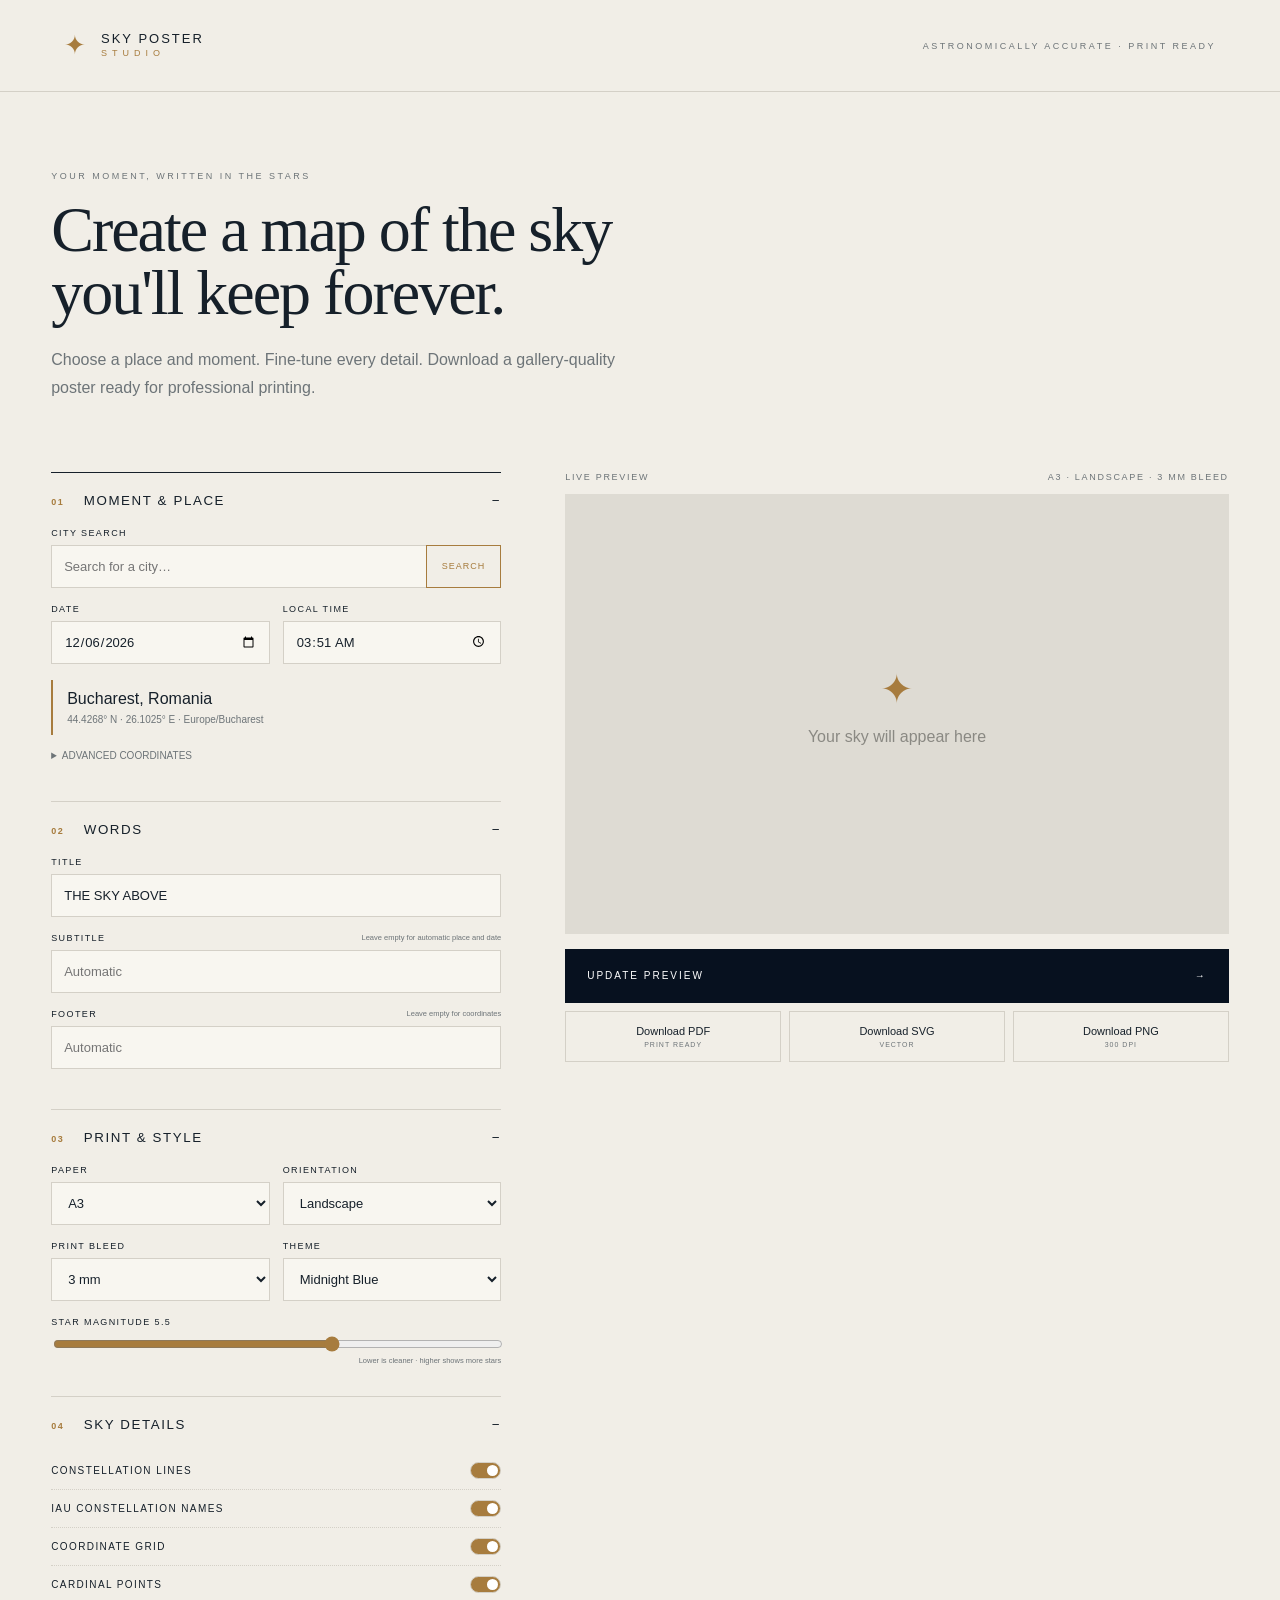
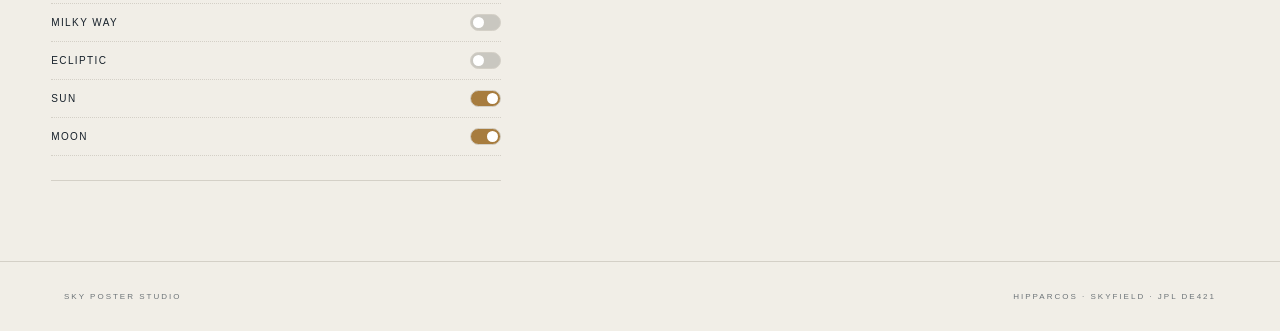
==== static/index.html @ 3e4be9fe "Initial Sky Poster Studio application" ====
<!doctype html>
<html lang="en">
<head>
  <meta charset="utf-8">
  <meta name="viewport" content="width=device-width,initial-scale=1">
  <meta name="description" content="Create an exact, print-ready map of the sky for your moment and place.">
  <title>Sky Poster Studio</title>
  <link rel="stylesheet" href="/static/styles.css">
</head>
<body>
  <header class="masthead">
    <a class="brand" href="/"><span class="brand-mark">✦</span><span>Sky Poster<br><small>Studio</small></span></a>
    <div class="header-note">ASTRONOMICALLY ACCURATE · PRINT READY</div>
  </header>
  <main>
    <section class="intro">
      <p class="eyebrow">YOUR MOMENT, WRITTEN IN THE STARS</p>
      <h1>Create a map of the sky<br>you'll keep forever.</h1>
      <p>Choose a place and moment. Fine-tune every detail. Download a gallery-quality poster ready for professional printing.</p>
    </section>

    <div class="studio">
      <form id="poster-form" class="controls">
        <section class="panel open">
          <button type="button" class="panel-title"><span><b>01</b> Moment & place</span><i>−</i></button>
          <div class="panel-body">
            <label>City search<div class="search-wrap"><input id="city" autocomplete="off" placeholder="Search for a city…"><button type="button" id="search-city">Search</button></div></label>
            <div id="results" class="results"></div>
            <div class="grid-two"><label>Date<input type="date" id="date" required></label><label>Local time<input type="time" id="time" required></label></div>
            <div class="location-card"><span id="location-name">Bucharest, Romania</span><small id="location-detail">44.4268° N · 26.1025° E · Europe/Bucharest</small></div>
            <details><summary>Advanced coordinates</summary><div class="grid-two"><label>Latitude<input type="number" id="latitude" step="0.0001" value="44.4268"></label><label>Longitude<input type="number" id="longitude" step="0.0001" value="26.1025"></label></div><label>Timezone<input id="timezone" value="Europe/Bucharest"></label></details>
          </div>
        </section>

        <section class="panel open">
          <button type="button" class="panel-title"><span><b>02</b> Words</span><i>−</i></button>
          <div class="panel-body">
            <label>Title<input id="title" maxlength="100" value="THE SKY ABOVE"></label>
            <label>Subtitle <small>Leave empty for automatic place and date</small><input id="subtitle" maxlength="160" placeholder="Automatic"></label>
            <label>Footer <small>Leave empty for coordinates</small><input id="footer" maxlength="160" placeholder="Automatic"></label>
          </div>
        </section>

        <section class="panel open">
          <button type="button" class="panel-title"><span><b>03</b> Print & style</span><i>−</i></button>
          <div class="panel-body">
            <div class="grid-two"><label>Paper<select id="paper"><option>A3</option><option>A4</option></select></label><label>Orientation<select id="orientation"><option value="landscape">Landscape</option><option value="portrait">Portrait</option></select></label></div>
            <div class="grid-two"><label>Print bleed<select id="bleed"><option value="3">3 mm</option><option value="5">5 mm</option><option value="0">None</option></select></label><label>Theme<select id="theme"><option value="midnight">Midnight Blue</option><option value="black">Deep Black</option><option value="ivory">Ivory</option><option value="emerald">Emerald Night</option></select></label></div>
            <label>Star magnitude <output id="magnitude-value">5.5</output><input type="range" id="magnitude" min="3" max="7" step="0.1" value="5.5"><small>Lower is cleaner · higher shows more stars</small></label>
          </div>
        </section>

        <section class="panel open">
          <button type="button" class="panel-title"><span><b>04</b> Sky details</span><i>−</i></button>
          <div class="panel-body toggles">
            <label><span>Constellation lines</span><input type="checkbox" id="constellations" checked></label>
            <label><span>IAU constellation names</span><input type="checkbox" id="constellation-names" checked></label>
            <label><span>Coordinate grid</span><input type="checkbox" id="coordinate-grid" checked></label>
            <label><span>Cardinal points</span><input type="checkbox" id="cardinal-points" checked></label>
            <label><span>Milky Way</span><input type="checkbox" id="milky-way"></label>
            <label><span>Ecliptic</span><input type="checkbox" id="ecliptic"></label>
            <label><span>Sun</span><input type="checkbox" id="sun" checked></label>
            <label><span>Moon</span><input type="checkbox" id="moon" checked></label>
          </div>
        </section>
      </form>

      <section class="preview-area">
        <div class="preview-toolbar"><span>LIVE PREVIEW</span><span id="paper-label">A3 · LANDSCAPE · 3 MM BLEED</span></div>
        <div id="preview-frame" class="preview-frame"><img id="preview" alt="Your star poster preview"><div id="empty-preview"><span>✦</span><p>Your sky will appear here</p></div><div id="loader"><span></span><p>Calculating the sky…</p></div></div>
        <button id="update-preview" class="primary" type="button">Update preview <span>→</span></button>
        <div class="downloads">
          <button data-format="pdf">Download PDF <small>PRINT READY</small></button>
          <button data-format="svg">Download SVG <small>VECTOR</small></button>
          <button data-format="png">Download PNG <small>300 DPI</small></button>
        </div>
        <p id="status" role="status"></p>
      </section>
    </div>
  </main>
  <footer><span>SKY POSTER STUDIO</span><span>HIPPARCOS · SKYFIELD · JPL DE421</span></footer>
  <script src="/static/app.js"></script>
</body>
</html>
---- static/styles.css ----
:root{--paper:#f1eee7;--ink:#16202a;--muted:#6d7478;--line:#d4d0c7;--gold:#a77c3e;--navy:#07111f}*{box-sizing:border-box}body{margin:0;background:var(--paper);color:var(--ink);font-family:Arial,sans-serif}.masthead{height:92px;border-bottom:1px solid var(--line);display:flex;align-items:center;justify-content:space-between;padding:0 max(5vw,32px)}.brand{display:flex;align-items:center;gap:13px;color:inherit;text-decoration:none;text-transform:uppercase;font-size:13px;line-height:1.05;letter-spacing:2px}.brand small{font-size:9px;letter-spacing:5px;color:var(--gold)}.brand-mark{font-size:26px;color:var(--gold)}.header-note,.eyebrow{font-size:9px;letter-spacing:2.5px;color:var(--muted)}main{max-width:1500px;margin:auto;padding:0 max(4vw,24px) 80px}.intro{padding:70px 0 55px;max-width:720px}.intro h1{font-family:Georgia,serif;font-weight:400;font-size:clamp(40px,5vw,72px);line-height:.98;margin:18px 0 22px;letter-spacing:-2px}.intro>p:last-child{color:var(--muted);line-height:1.7;max-width:610px}.studio{display:grid;grid-template-columns:minmax(330px,450px) 1fr;gap:5vw;align-items:start}.controls{border-top:1px solid var(--ink)}.panel{border-bottom:1px solid var(--line)}.panel-title{border:0;background:none;width:100%;padding:20px 0;display:flex;justify-content:space-between;cursor:pointer;text-transform:uppercase;letter-spacing:1.6px;color:var(--ink)}.panel-title b{color:var(--gold);font-size:9px;margin-right:14px}.panel-title i{font-style:normal}.panel-body{display:none;padding:0 0 24px}.panel.open .panel-body{display:block}.panel-body>label,.grid-two label,details label{display:block;text-transform:uppercase;font-size:9px;letter-spacing:1.4px;margin:0 0 16px}.panel-body label small{float:right;text-transform:none;letter-spacing:0;color:var(--muted)}input,select{width:100%;height:43px;border:1px solid var(--line);background:#f8f6f0;color:var(--ink);padding:0 12px;margin-top:7px;border-radius:0;font:13px Arial}.grid-two{display:grid;grid-template-columns:1fr 1fr;gap:13px}.search-wrap{display:flex}.search-wrap input{border-right:0}.search-wrap button{margin-top:7px;border:1px solid var(--gold);background:transparent;color:var(--gold);padding:0 15px;text-transform:uppercase;font-size:9px;letter-spacing:1px}.results{background:#fff;position:absolute;z-index:10;max-width:450px;box-shadow:0 10px 25px #0002}.results button{width:100%;text-align:left;border:0;border-bottom:1px solid var(--line);background:white;padding:12px;cursor:pointer}.location-card{border-left:2px solid var(--gold);padding:10px 14px;margin-bottom:15px}.location-card span,.location-card small{display:block}.location-card small{color:var(--muted);margin-top:6px;font-size:10px}details{margin-top:12px}summary{font-size:10px;text-transform:uppercase;color:var(--muted);cursor:pointer;margin-bottom:16px}.toggles label{display:flex;align-items:center;justify-content:space-between;margin:0;padding:10px 0;border-bottom:1px dotted var(--line);font-size:10px}.toggles input{appearance:none;width:31px;height:17px;margin:0;border-radius:20px;background:#c9c7c0;padding:2px}.toggles input:checked{background:var(--gold)}.toggles input:after{content:"";display:block;width:11px;height:11px;background:white;border-radius:50%;transition:.2s}.toggles input:checked:after{transform:translateX(14px)}input[type=range]{padding:0;accent-color:var(--gold);height:20px}.preview-area{position:sticky;top:20px}.preview-toolbar{display:flex;justify-content:space-between;font-size:9px;letter-spacing:1.7px;color:var(--muted);padding-bottom:12px}.preview-frame{background:#dedbd3;min-height:440px;display:flex;align-items:center;justify-content:center;padding:3.5%;position:relative}.preview-frame img{max-width:100%;max-height:68vh;box-shadow:0 18px 45px #14181d35;display:none}.preview-frame.portrait img{max-width:65%}#empty-preview{text-align:center;color:#8a8983}#empty-preview span{font-size:40px;color:var(--gold)}#loader{display:none;position:absolute;text-align:center;color:var(--muted)}#loader span{display:block;width:28px;height:28px;border:1px solid var(--line);border-top-color:var(--gold);border-radius:50%;animation:spin 1s linear infinite;margin:auto}@keyframes spin{to{transform:rotate(360deg)}}.primary{width:100%;height:54px;border:0;background:var(--navy);color:white;text-transform:uppercase;letter-spacing:2px;font-size:10px;margin-top:15px;display:flex;justify-content:space-between;align-items:center;padding:0 22px;cursor:pointer}.downloads{display:grid;grid-template-columns:repeat(3,1fr);gap:8px;margin-top:8px}.downloads button{background:transparent;border:1px solid var(--line);padding:13px 6px;color:var(--ink);cursor:pointer;font-size:11px}.downloads small{display:block;color:var(--muted);font-size:7px;letter-spacing:1px;margin-top:4px}#status{min-height:18px;font-size:11px;color:var(--muted);text-align:center}footer{border-top:1px solid var(--line);padding:30px max(5vw,32px);display:flex;justify-content:space-between;font-size:8px;letter-spacing:2px;color:var(--muted)}@media(max-width:900px){.header-note{display:none}.intro{padding:45px 0}.studio{grid-template-columns:1fr}.preview-area{position:static;grid-row:1}.preview-frame{min-height:300px}.controls{grid-row:2}}@media(max-width:520px){.grid-two{grid-template-columns:1fr}.downloads{grid-template-columns:1fr}.intro h1{font-size:40px}.preview-frame{padding:15px}footer{display:block;line-height:2}}
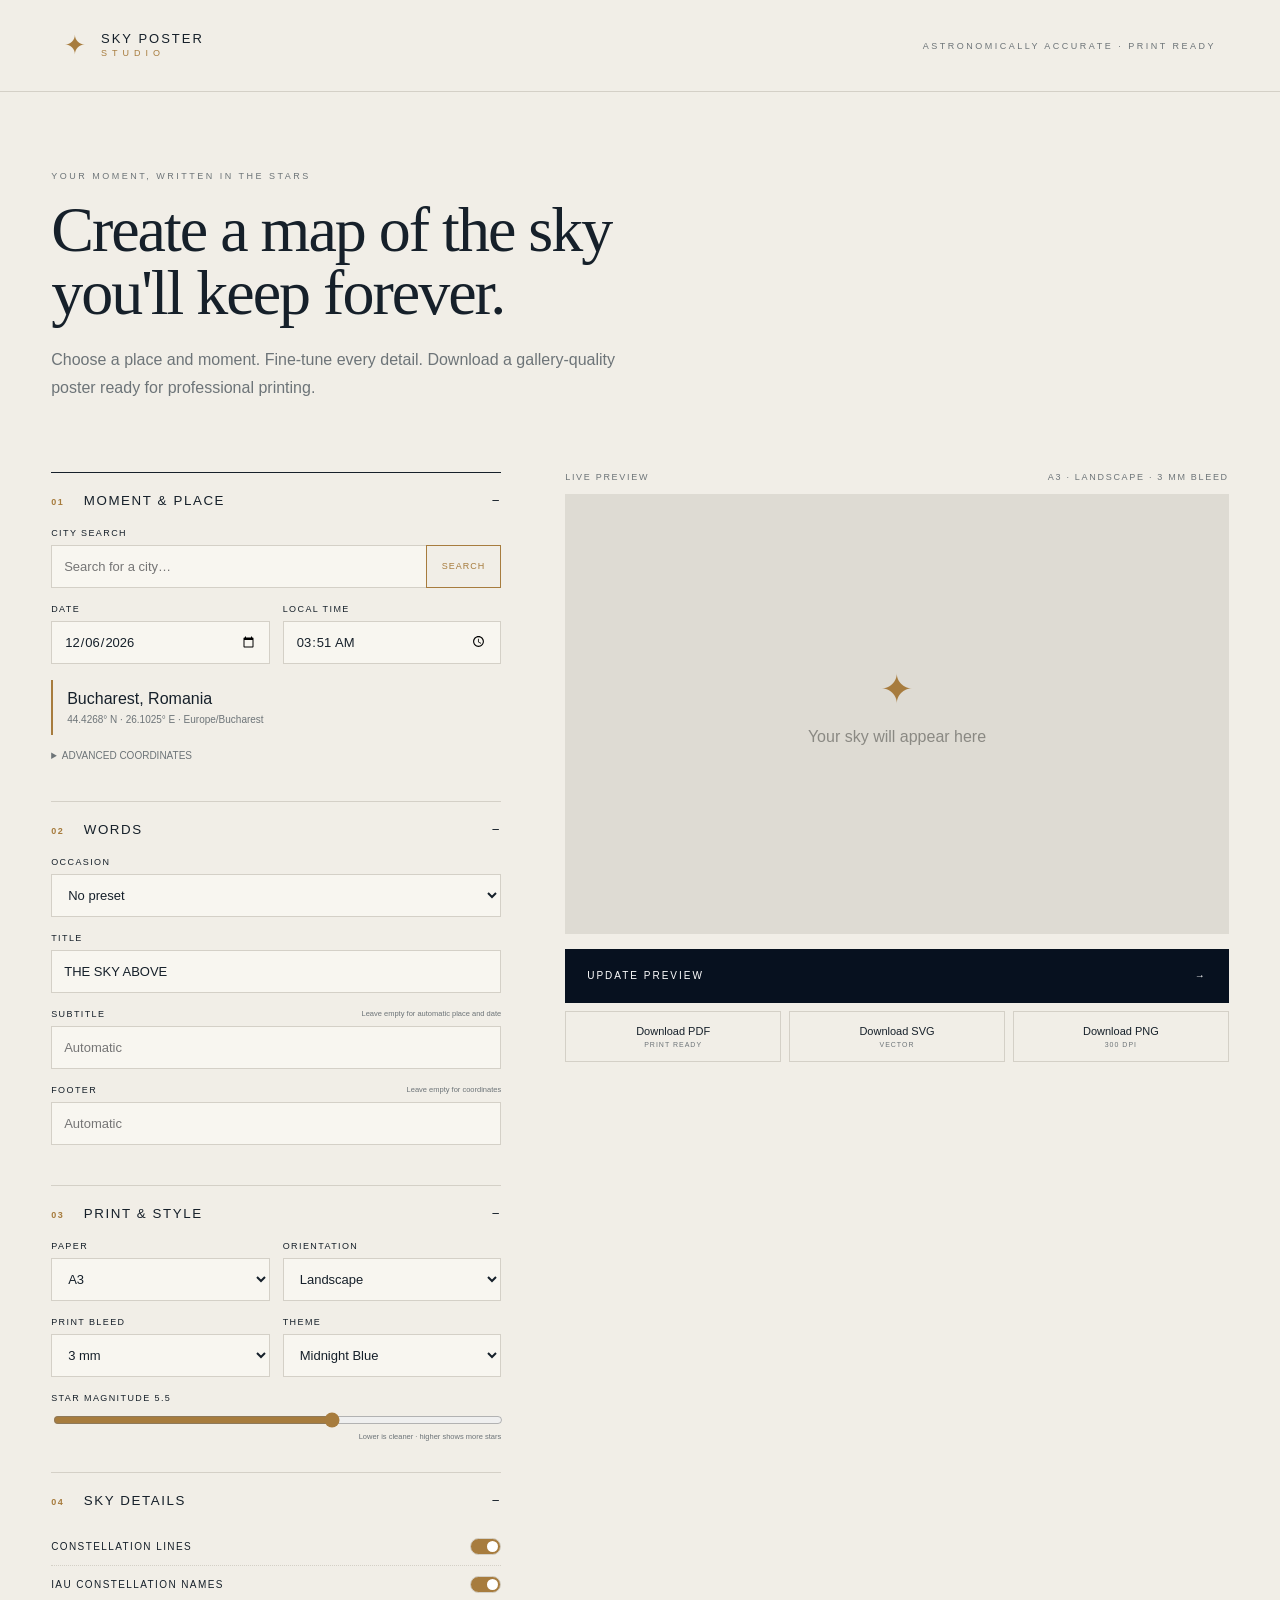
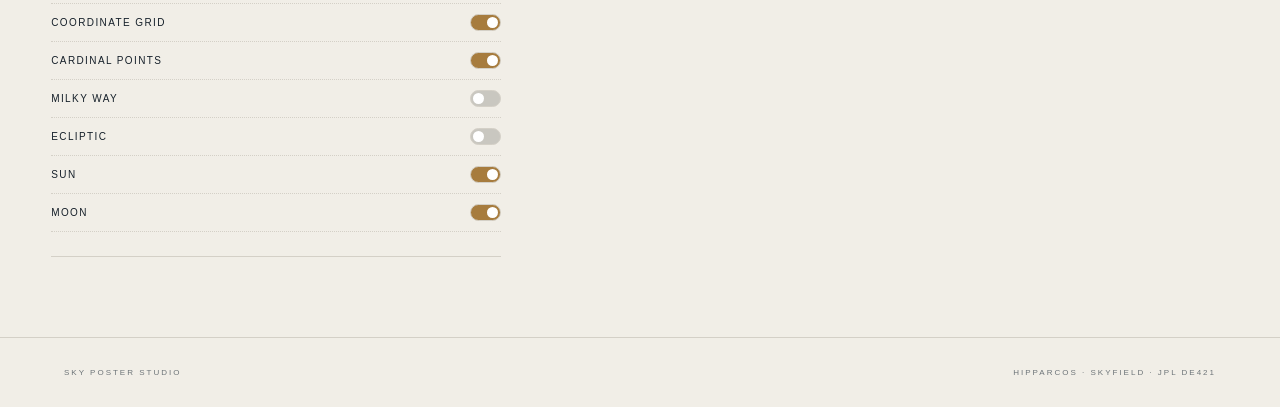
==== commit 1080c05e: "Add poster themes and occasion presets" ====
--- a/static/index.html
+++ b/static/index.html
@@ -35,6 +35,7 @@
         <section class="panel open">
           <button type="button" class="panel-title"><span><b>02</b> Words</span><i>−</i></button>
           <div class="panel-body">
+            <label>Occasion<select id="occasion"><option value="none">No preset</option><option value="first_meeting">First meeting</option><option value="wedding">Wedding</option><option value="anniversary">Anniversary</option><option value="birth">Birth</option><option value="engagement">Engagement</option><option value="special_moment">Special moment</option><option value="memorial">Memorial</option></select></label>
             <label>Title<input id="title" maxlength="100" value="THE SKY ABOVE"></label>
             <label>Subtitle <small>Leave empty for automatic place and date</small><input id="subtitle" maxlength="160" placeholder="Automatic"></label>
             <label>Footer <small>Leave empty for coordinates</small><input id="footer" maxlength="160" placeholder="Automatic"></label>
@@ -45,7 +46,7 @@
           <button type="button" class="panel-title"><span><b>03</b> Print & style</span><i>−</i></button>
           <div class="panel-body">
             <div class="grid-two"><label>Paper<select id="paper"><option>A3</option><option>A4</option></select></label><label>Orientation<select id="orientation"><option value="landscape">Landscape</option><option value="portrait">Portrait</option></select></label></div>
-            <div class="grid-two"><label>Print bleed<select id="bleed"><option value="3">3 mm</option><option value="5">5 mm</option><option value="0">None</option></select></label><label>Theme<select id="theme"><option value="midnight">Midnight Blue</option><option value="black">Deep Black</option><option value="ivory">Ivory</option><option value="emerald">Emerald Night</option></select></label></div>
+            <div class="grid-two"><label>Print bleed<select id="bleed"><option value="3">3 mm</option><option value="5">5 mm</option><option value="0">None</option></select></label><label>Theme<select id="theme"><option value="midnight">Midnight Blue</option><option value="black">Deep Black</option><option value="ivory">Ivory</option><option value="emerald">Emerald Night</option><option value="dusty_rose">Dusty Rose</option><option value="burgundy">Deep Burgundy</option><option value="paper_white">Paper White</option></select></label></div>
             <label>Star magnitude <output id="magnitude-value">5.5</output><input type="range" id="magnitude" min="3" max="7" step="0.1" value="5.5"><small>Lower is cleaner · higher shows more stars</small></label>
           </div>
         </section>
@@ -79,6 +80,6 @@
     </div>
   </main>
   <footer><span>SKY POSTER STUDIO</span><span>HIPPARCOS · SKYFIELD · JPL DE421</span></footer>
-  <script src="/static/app.js"></script>
+  <script src="/static/app.js?v=20260713-occasion-presets"></script>
 </body>
 </html>
